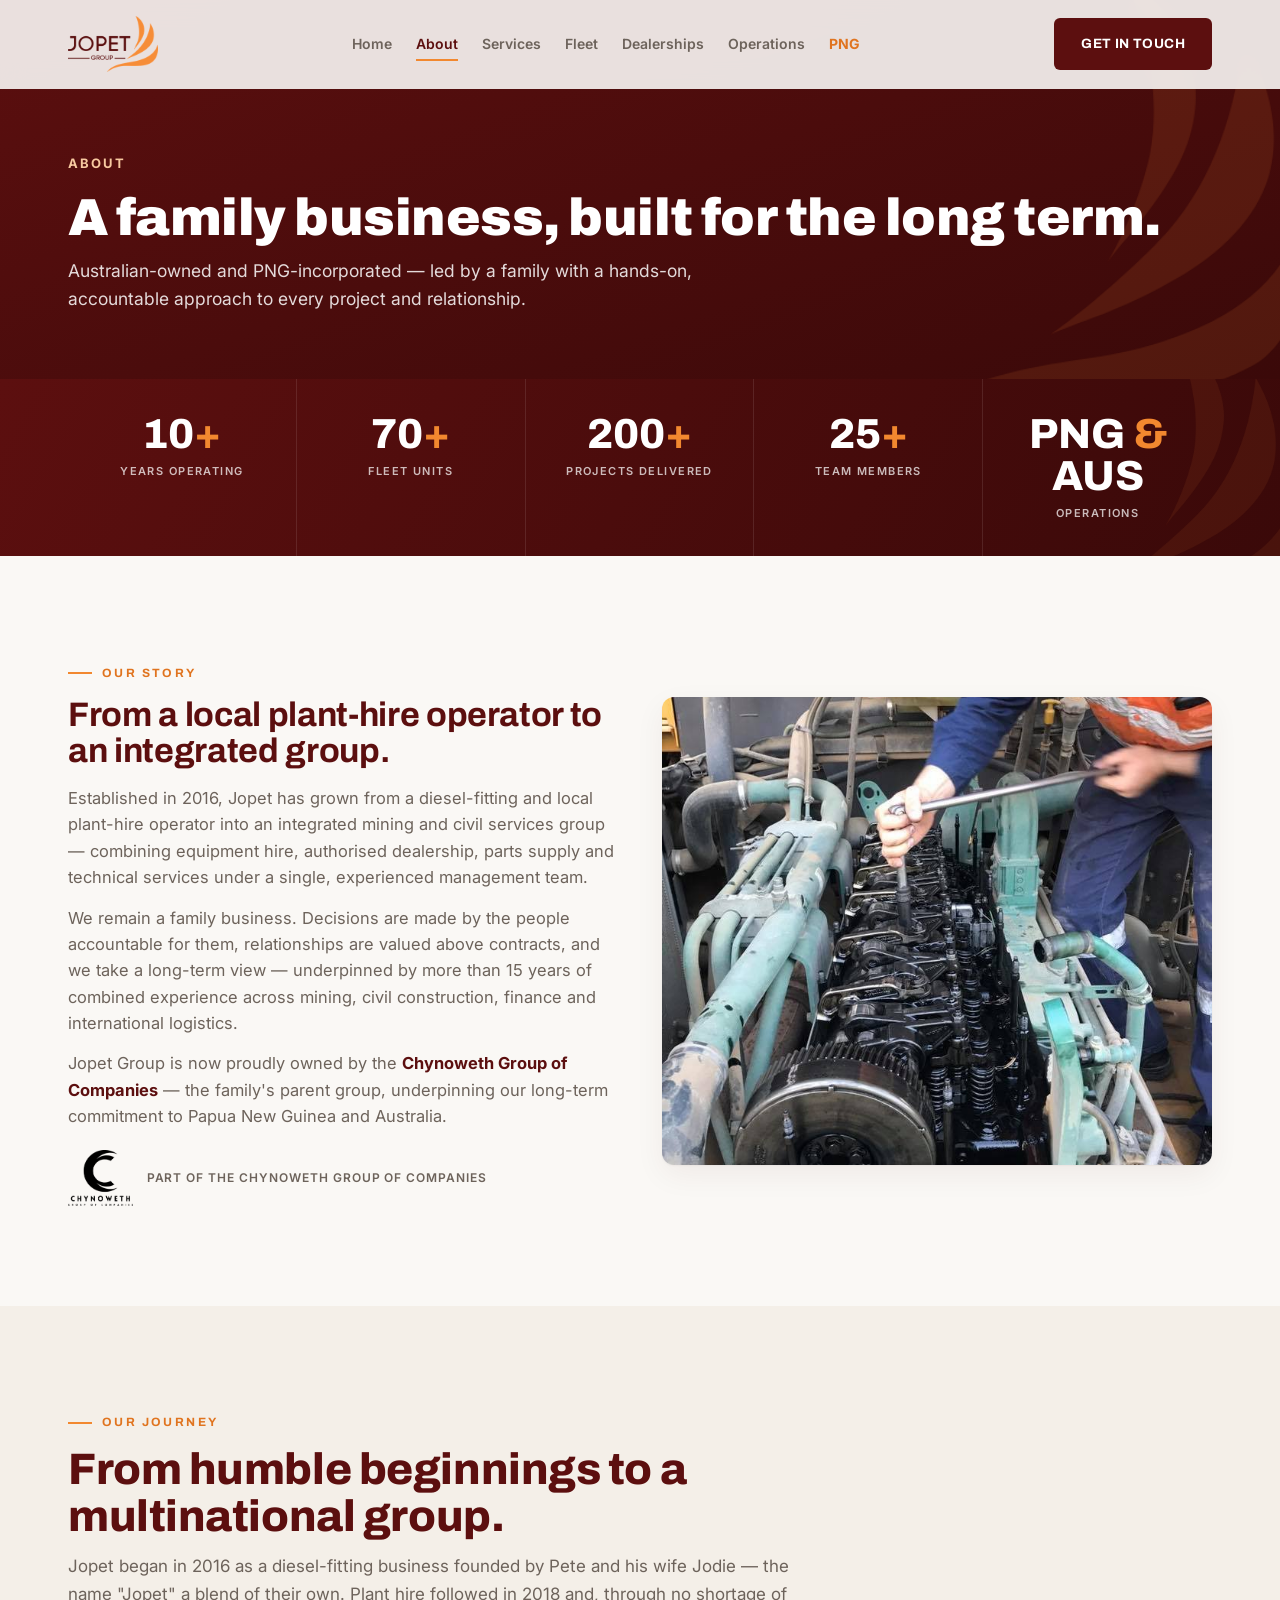
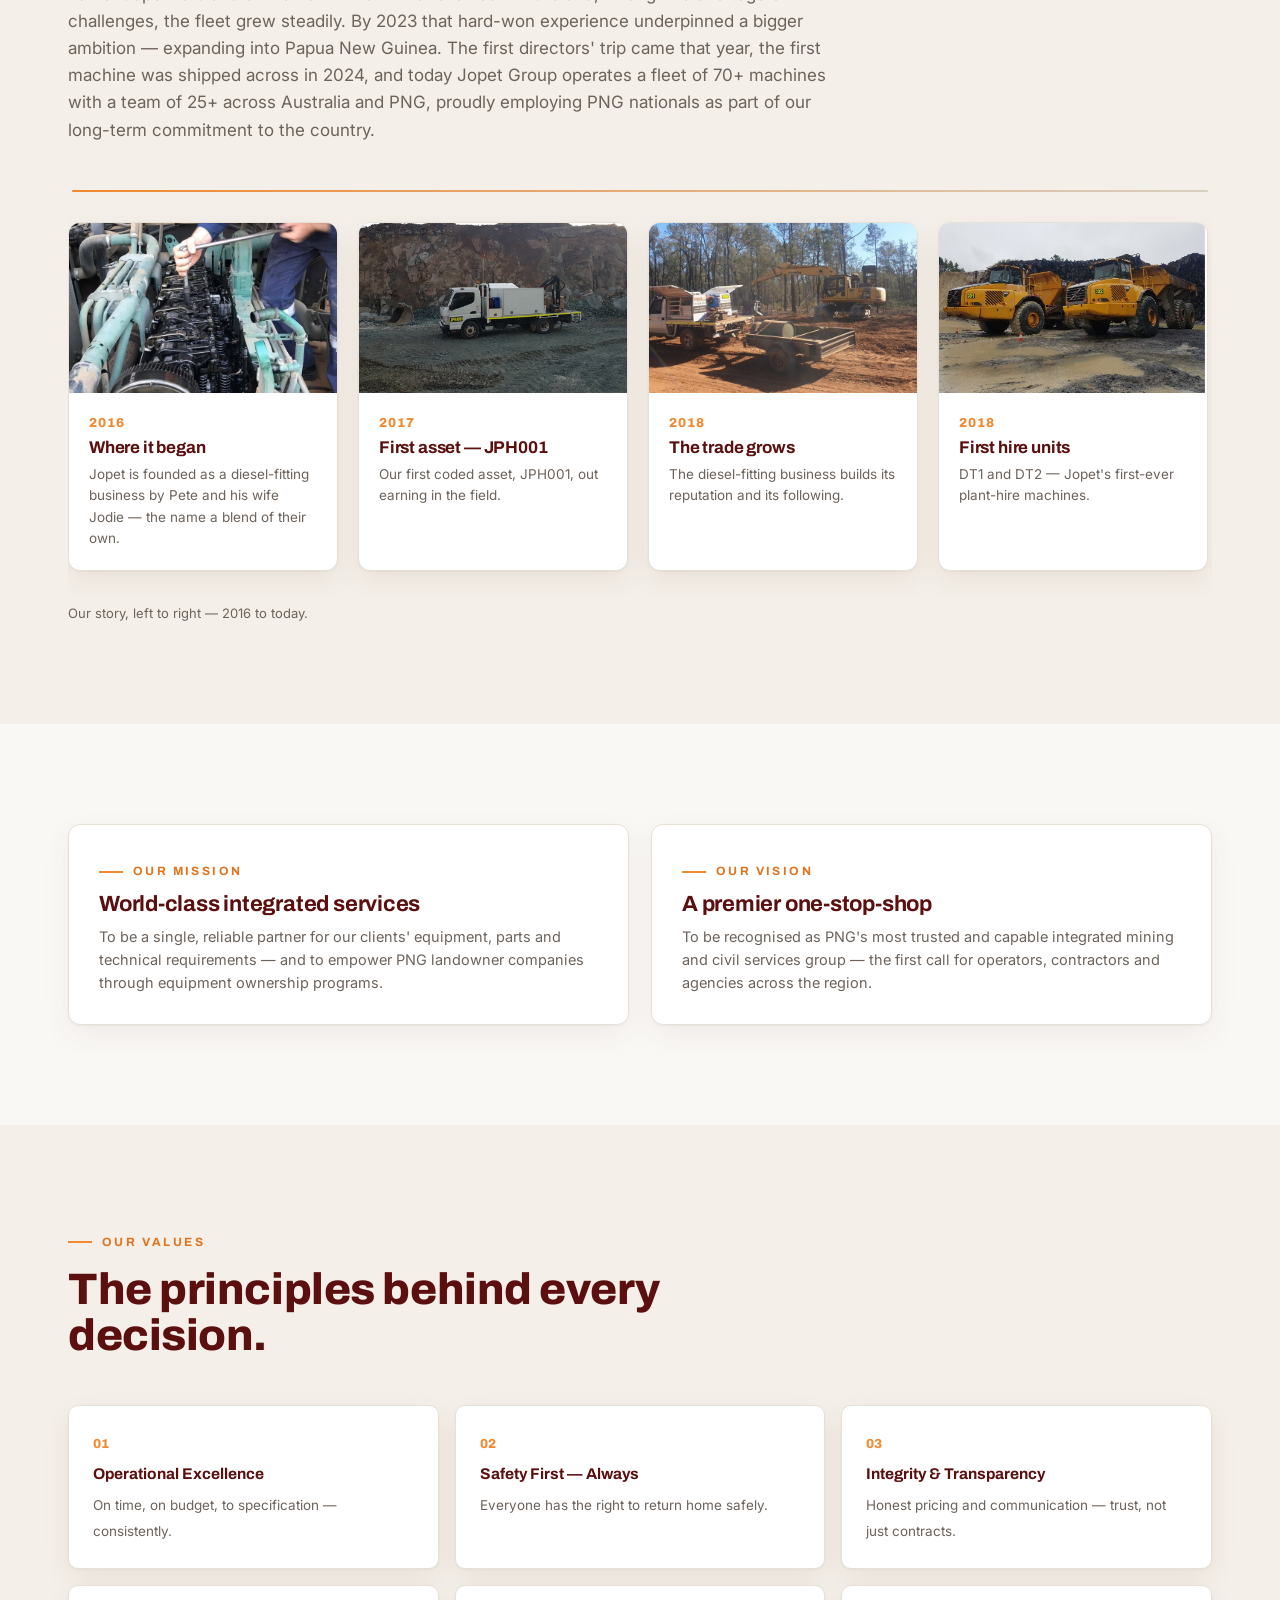
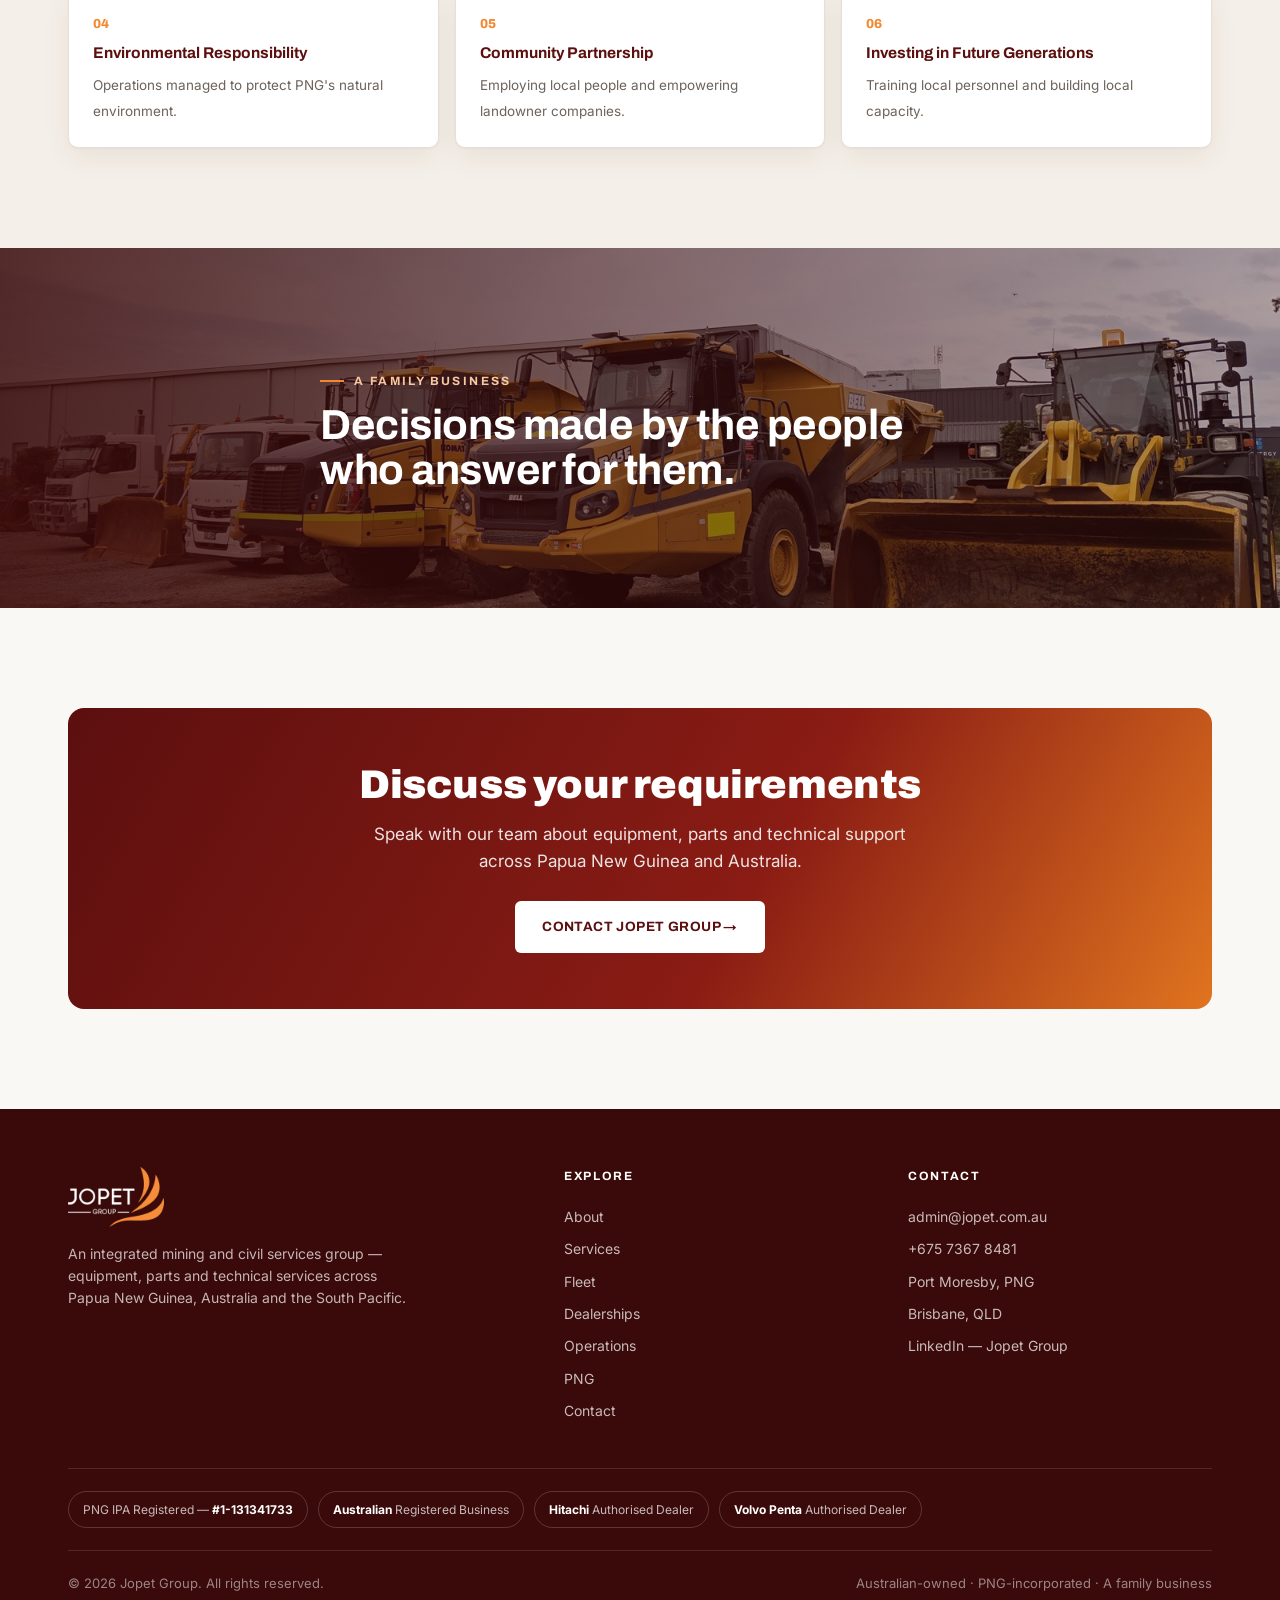
==== about.html @ 63bbae0c "Add files via upload" ====
<!DOCTYPE html><html lang="en"><head>
<meta charset="UTF-8"><meta name="viewport" content="width=device-width,initial-scale=1.0">
<title>About — Jopet Group</title><meta name="description" content="A family-owned, Australian-owned, PNG-incorporated integrated mining and civil services group. Our story, journey and values.">
<noscript><style>.reveal{opacity:1!important;transform:none!important}</style></noscript>
<link rel="preconnect" href="https://fonts.googleapis.com"><link rel="preconnect" href="https://fonts.gstatic.com" crossorigin>
<link href="https://fonts.googleapis.com/css2?family=Archivo:wght@500;600;700;800;900&family=Inter:wght@400;500;600;700&display=swap" rel="stylesheet">
<link rel="stylesheet" href="styles.css"><link rel="icon" href="assets/wing-orange.png">
</head><body class=""><header id="hdr"><div class="container nav">
<a class="brand" href="index.html"><img src="assets/logo-group.png" alt="Jopet"></a>
<nav class="navlinks" id="navlinks"><a href="index.html" class="">Home</a><a href="about.html" class="active">About</a><a href="services.html" class="">Services</a><a href="fleet.html" class="">Fleet</a><a href="dealerships.html" class="">Dealerships</a><a href="operations.html" class="">Operations</a><a href="png.html" class="png-link">PNG</a></nav>
<div class="nav-cta"><a href="contact.html" class="btn btn-primary">Get in touch</a>
<button class="hamb" id="hamb"><span></span><span></span><span></span></button></div>
</div></header>
<section class="pagehead"><img class="wm" src="assets/wing-orange.png" alt=""><div class="container reveal">
<span class="crumb">About</span><h1>A family business, built for the long term.</h1>
<p>Australian-owned and PNG-incorporated — led by a family with a hands-on, accountable approach to every project and relationship.</p>
</div></section>
<div class="statband"><img class="wm" src="assets/wing-orange.png" alt=""><div class="container">
<div class="stat"><div class="n">10<em>+</em></div><div class="l">Years Operating</div></div>
<div class="stat"><div class="n">70<em>+</em></div><div class="l">Fleet Units</div></div>
<div class="stat"><div class="n">200<em>+</em></div><div class="l">Projects Delivered</div></div>
<div class="stat"><div class="n">25<em>+</em></div><div class="l">Team Members</div></div>
<div class="stat"><div class="n">PNG<em> &amp; </em>AUS</div><div class="l">Operations</div></div>
</div></div>
<section class="pad"><div class="container">
<div class="feature">
<div class="reveal"><span class="eyebrow">Our Story</span>
<h2 style="color:var(--maroon);font-size:34px;margin:14px 0 16px">From a local plant-hire operator to an integrated group.</h2>
<p class="muted" style="font-size:16.5px">Established in 2016, Jopet has grown from a diesel-fitting and local plant-hire operator into an integrated mining and civil services group — combining equipment hire, authorised dealership, parts supply and technical services under a single, experienced management team.</p>
<p class="muted" style="font-size:16.5px;margin-top:14px">We remain a family business. Decisions are made by the people accountable for them, relationships are valued above contracts, and we take a long-term view — underpinned by more than 15 years of combined experience across mining, civil construction, finance and international logistics.</p>
<p class="muted" style="font-size:16.5px;margin-top:14px">Jopet Group is now proudly owned by the <b style="color:var(--maroon)">Chynoweth Group of Companies</b> — the family's parent group, underpinning our long-term commitment to Papua New Guinea and Australia.</p>
<div style="margin-top:20px;display:flex;align-items:center;gap:14px"><img src="assets/cgoc.png" alt="Chynoweth Group of Companies" style="height:56px;width:auto"><span class="muted" style="font-size:12px;letter-spacing:.08em;text-transform:uppercase;font-weight:600">Part of the Chynoweth Group of Companies</span></div>
</div>
<div class="shot reveal" style="aspect-ratio:4/3.4"><img src="assets/about.jpg" alt="Jopet equipment on a civil earthworks site"></div>
</div></div></section>

<section class="pad dots-bg" style="background:var(--soft)"><div class="container">
<div class="sec-head reveal"><span class="eyebrow">Our Journey</span><h2>From humble beginnings to a multinational group.</h2>
<p>Jopet began in 2016 as a diesel-fitting business founded by Pete and his wife Jodie — the name "Jopet" a blend of their own. Plant hire followed in 2018 and, through no shortage of challenges, the fleet grew steadily. By 2023 that hard-won experience underpinned a bigger ambition — expanding into Papua New Guinea. The first directors' trip came that year, the first machine was shipped across in 2024, and today Jopet Group operates a fleet of 70+ machines with a team of 25+ across Australia and PNG, proudly employing PNG nationals as part of our long-term commitment to the country.</p></div>
<div class="tl-track"></div>
<div class="timeline"><div class="tl-item reveal"><div class="tlimg"><img src="assets/tl-01.jpg" alt="Where it began, 2016"></div><div class="body"><div class="yr">2016</div><h3>Where it began</h3><p>Jopet is founded as a diesel-fitting business by Pete and his wife Jodie — the name a blend of their own.</p></div></div><div class="tl-item reveal"><div class="tlimg"><img src="assets/tl-02.jpg" alt="First asset — JPH001, 2017"></div><div class="body"><div class="yr">2017</div><h3>First asset — JPH001</h3><p>Our first coded asset, JPH001, out earning in the field.</p></div></div><div class="tl-item reveal"><div class="tlimg"><img src="assets/tl-03.jpg" alt="The trade grows, 2018"></div><div class="body"><div class="yr">2018</div><h3>The trade grows</h3><p>The diesel-fitting business builds its reputation and its following.</p></div></div><div class="tl-item reveal"><div class="tlimg"><img src="assets/tl-04.jpg" alt="First hire units, 2018"></div><div class="body"><div class="yr">2018</div><h3>First hire units</h3><p>DT1 and DT2 — Jopet's first-ever plant-hire machines.</p></div></div><div class="tl-item reveal"><div class="tlimg"><img src="assets/tl-05.jpg" alt="Building the fleet, 2020"></div><div class="body"><div class="yr">2020</div><h3>Building the fleet</h3><p>Jopet Australia steadily expands its plant-hire fleet.</p></div></div><div class="tl-item reveal"><div class="tlimg"><img src="assets/tl-06.jpg" alt="Eyes on PNG, 2023"></div><div class="body"><div class="yr">2023</div><h3>Eyes on PNG</h3><p>The first directors' trip to Papua New Guinea — the start of a bigger vision.</p></div></div><div class="tl-item reveal"><div class="tlimg"><img src="assets/tl-07.jpg" alt="First machine to PNG, 2024"></div><div class="body"><div class="yr">2024</div><h3>First machine to PNG</h3><p>The first Jopet machine is shipped across to Papua New Guinea.</p></div></div><div class="tl-item reveal"><div class="tlimg"><img src="assets/tl-08.jpg" alt="Arriving in-country, 2025"></div><div class="body"><div class="yr">2025</div><h3>Arriving in-country</h3><p>Brand-new Jopet machines await the ship at Port Moresby.</p></div></div><div class="tl-item reveal"><div class="tlimg"><img src="assets/tl-09.jpg" alt="With Hitachi &amp; partners, 2025"></div><div class="body"><div class="yr">2025</div><h3>With Hitachi &amp; partners</h3><p>Building key relationships on the ground in PNG.</p></div></div><div class="tl-item reveal"><div class="tlimg"><img src="assets/tl-10.jpg" alt="Global sourcing, 2025"></div><div class="body"><div class="yr">2025</div><h3>Global sourcing</h3><p>The team on a sourcing and partnership trip to China.</p></div></div><div class="tl-item reveal"><div class="tlimg"><img src="assets/tl-14.jpg" alt="Into the Pacific, 2025"></div><div class="body"><div class="yr">2025</div><h3>Into the Pacific</h3><p>A Jopet visit to the Solomon Islands — exploring opportunities across the wider South Pacific.</p></div></div><div class="tl-item reveal"><div class="tlimg"><img src="assets/tl-11.jpg" alt="Relationships that matter, 2025"></div><div class="body"><div class="yr">2025</div><h3>Relationships that matter</h3><p>Pete and Kane with friends and partners in PNG.</p></div></div><div class="tl-item reveal"><div class="tlimg"><img src="assets/tl-12.jpg" alt="Whatever it takes, 2025"></div><div class="body"><div class="yr">2025</div><h3>Whatever it takes</h3><p>Steve prepping the EX1200 through the night.</p></div></div><div class="tl-item reveal"><div class="tlimg"><img src="assets/tl-13.jpg" alt="Going strong, 2026"></div><div class="body"><div class="yr">2026</div><h3>Going strong</h3><p>The latest Jopet PNG trip — 70+ machines and a growing team.</p></div></div></div>
<p class="muted" style="font-size:13px;margin-top:6px">Our story, left to right — 2016 to today.</p>
</div></section>

<section class="pad"><div class="container">
<div class="grid2">
<div class="card reveal"><span class="eyebrow">Our Mission</span><h3 style="font-size:22px;margin:12px 0 8px;color:var(--maroon)">World-class integrated services</h3><p>To be a single, reliable partner for our clients' equipment, parts and technical requirements — and to empower PNG landowner companies through equipment ownership programs.</p></div>
<div class="card reveal"><span class="eyebrow">Our Vision</span><h3 style="font-size:22px;margin:12px 0 8px;color:var(--maroon)">A premier one-stop-shop</h3><p>To be recognised as PNG's most trusted and capable integrated mining and civil services group — the first call for operators, contractors and agencies across the region.</p></div>
</div></div></section>

<section class="pad" style="background:var(--soft)"><div class="container">
<div class="sec-head reveal"><span class="eyebrow">Our Values</span><h2>The principles behind every decision.</h2></div>
<div class="values">
<div class="value reveal"><span class="num">01</span><b>Operational Excellence</b><span>On time, on budget, to specification — consistently.</span></div>
<div class="value reveal"><span class="num">02</span><b>Safety First — Always</b><span>Everyone has the right to return home safely.</span></div>
<div class="value reveal"><span class="num">03</span><b>Integrity &amp; Transparency</b><span>Honest pricing and communication — trust, not just contracts.</span></div>
<div class="value reveal"><span class="num">04</span><b>Environmental Responsibility</b><span>Operations managed to protect PNG's natural environment.</span></div>
<div class="value reveal"><span class="num">05</span><b>Community Partnership</b><span>Employing local people and empowering landowner companies.</span></div>
<div class="value reveal"><span class="num">06</span><b>Investing in Future Generations</b><span>Training local personnel and building local capacity.</span></div>
</div></div></section>
<section class="band reveal" style="background-image:url('assets/about-band.jpg')"><div class="container">
<span class="eyebrow light">A Family Business</span>
<h2>Decisions made by the people who answer for them.</h2>
</div></section>
<section class="pad"><div class="container"><div class="cta reveal">
<h2>Discuss your requirements</h2>
<p>Speak with our team about equipment, parts and technical support across Papua New Guinea and Australia.</p>
<a href="contact.html" class="btn btn-white">Contact Jopet Group →</a>
</div></div></section>
<footer><div class="container">
<div class="foot-top">
<div class="foot-brand"><img src="assets/logo-group-white.png" alt="Jopet Group">
<p>An integrated mining and civil services group — equipment, parts and technical services across Papua New Guinea, Australia and the South Pacific.</p></div>
<div class="foot-col"><h5>Explore</h5>
<a href="about.html">About</a><a href="services.html">Services</a><a href="fleet.html">Fleet</a>
<a href="dealerships.html">Dealerships</a><a href="operations.html">Operations</a><a href="png.html">PNG</a><a href="contact.html">Contact</a></div>
<div class="foot-col"><h5>Contact</h5>
<a href="mailto:admin@jopet.com.au">admin@jopet.com.au</a><a href="tel:+67573678481">+675 7367 8481</a>
<span>Port Moresby, PNG</span><span>Brisbane, QLD</span><a href="#">LinkedIn — Jopet Group</a></div>
</div>
<div class="regs">
<span>PNG IPA Registered — <b>#1-131341733</b></span>
<span><b>Australian</b> Registered Business</span>
<span><b>Hitachi</b> Authorised Dealer</span>
<span><b>Volvo Penta</b> Authorised Dealer</span>
</div>
<div class="foot-bottom"><span>© 2026 Jopet Group. All rights reserved.</span><span>Australian-owned · PNG-incorporated · A family business</span></div>
</div></footer>
<script src="site.js"></script></body></html>
---- styles.css ----
:root{
  --bg:#faf8f5; --bg2:#ffffff; --soft:#f4efe8; --soft2:#efe7dc;
  --line:#e7e0d6; --line2:#d8cfc2;
  --ink:#211b18; --muted:#6d635b; --dim:#9a9088;
  --maroon:#5c0f0f; --maroon2:#7c1717; --maroondk:#3a0909;
  --orange:#f2882f; --orange2:#e0741f; --orangeSoft:#fdf0e3;
  --maxw:1200px; --r:12px;
  --sh:0 1px 2px rgba(40,20,10,.04),0 10px 30px rgba(60,25,10,.06);
  --shH:0 8px 20px rgba(90,20,10,.10),0 20px 50px rgba(60,25,10,.10);
}
body.png-theme{--maroon:#161314;--maroon2:#332022;--maroondk:#140a0a;--orange:#e01f26;--orange2:#c1161c;--orangeSoft:#fdecec}
*{box-sizing:border-box;margin:0;padding:0}
html{scroll-behavior:smooth}
body{background:var(--bg);color:var(--ink);font-family:'Inter',system-ui,Arial,sans-serif;line-height:1.6;-webkit-font-smoothing:antialiased;overflow-x:hidden}
h1,h2,h3,h4{font-family:'Archivo','Inter',sans-serif;line-height:1.06;letter-spacing:-.01em;color:var(--ink)}
a{color:inherit;text-decoration:none}
img{max-width:100%;display:block}
.container{max-width:var(--maxw);margin:0 auto;padding:0 28px}
.eyebrow{font-family:'Archivo';font-weight:700;font-size:12px;letter-spacing:.2em;text-transform:uppercase;color:var(--orange2);display:inline-flex;align-items:center;gap:10px}
.eyebrow::before{content:"";width:24px;height:2px;background:var(--orange);display:inline-block}
.eyebrow.light{color:#f7c9a0}.eyebrow.light::before{background:var(--orange)}
.muted{color:var(--muted)}
.btn{display:inline-flex;align-items:center;gap:9px;font-family:'Archivo';font-weight:700;font-size:13.5px;letter-spacing:.03em;text-transform:uppercase;padding:14px 26px;border-radius:6px;transition:.2s;cursor:pointer;border:1.5px solid transparent}
.btn-primary{background:var(--maroon);color:#fff}.btn-primary:hover{background:var(--maroon2);transform:translateY(-2px);box-shadow:var(--shH)}
.btn-orange{background:var(--orange);color:#fff}.btn-orange:hover{background:var(--orange2);transform:translateY(-2px);box-shadow:var(--shH)}
.btn-ghost{border-color:var(--line2);color:var(--ink)}.btn-ghost:hover{border-color:var(--maroon);color:var(--maroon)}
.btn-white{background:#fff;color:var(--maroon)}.btn-white:hover{transform:translateY(-2px);box-shadow:var(--shH)}
.pad{padding:100px 0}.pad-sm{padding:72px 0}
.center{text-align:center}
section{position:relative}
.dots-bg{background-image:radial-gradient(var(--line2) 1.2px,transparent 1.2px);background-size:24px 24px}
.sec-head{max-width:760px;margin-bottom:46px}
.sec-head.center{margin-left:auto;margin-right:auto}
.sec-head h2{font-size:clamp(28px,4vw,44px);font-weight:800;margin:14px 0 14px;color:var(--maroon)}
.sec-head p{color:var(--muted);font-size:17px}

header{position:fixed;top:0;left:0;right:0;z-index:100;transition:.3s;background:rgba(250,248,245,.9);backdrop-filter:blur(12px);border-bottom:1px solid transparent}
header.scrolled{background:rgba(255,255,255,.97);border-bottom:1px solid var(--line);box-shadow:0 2px 20px rgba(60,25,10,.05)}
.nav{display:flex;align-items:center;justify-content:space-between;height:88px}
.brand img{height:56px;width:auto}
.navlinks{display:flex;align-items:center;gap:24px}
.navlinks a{font-size:14px;font-weight:600;color:var(--muted);transition:.2s;position:relative}
.navlinks a:hover,.navlinks a.active{color:var(--maroon)}
.navlinks a.active::after{content:"";position:absolute;left:0;right:0;bottom:-6px;height:2px;background:var(--orange)}
.navlinks a.png-link{color:var(--orange2);font-weight:700}
.nav-cta{display:flex;align-items:center;gap:16px}
.hamb{display:none;flex-direction:column;gap:5px;cursor:pointer;background:none;border:0}
.hamb span{width:24px;height:2px;background:var(--maroon);display:block}

.hero{position:relative;min-height:92vh;display:flex;align-items:center;padding:130px 0 70px;overflow:hidden;background:#241010 center/cover no-repeat}
.hero::after{content:"";position:absolute;inset:0;background:linear-gradient(100deg,rgba(32,8,8,.94),rgba(32,8,8,.72) 42%,rgba(32,8,8,.28) 78%,rgba(32,8,8,.12))}
.hero .container{position:relative;z-index:2}
.hero-inner{max-width:700px}
.hero .eyebrow{color:#f7c9a0}.hero .eyebrow::before{background:var(--orange)}
.hero h1{font-size:clamp(38px,5.6vw,64px);font-weight:900;margin:20px 0 20px;color:#fff}
.hero h1 .o{color:var(--orange)}
.hero p{font-size:clamp(16px,1.8vw,19.5px);color:rgba(255,255,255,.9);max-width:580px;margin-bottom:30px}
.hero .btns{display:flex;gap:13px;flex-wrap:wrap}
.hero .btn-ghost{border-color:rgba(255,255,255,.45);color:#fff}
.hero .btn-ghost:hover{border-color:#fff;background:rgba(255,255,255,.1);color:#fff}
.hero .badges{margin-top:26px;display:flex;gap:9px;flex-wrap:wrap}
.hero .badges span{border:1px solid rgba(255,255,255,.28);background:rgba(255,255,255,.08);border-radius:40px;padding:7px 14px;color:rgba(255,255,255,.9);font-weight:600;font-size:11.5px}

.pagehead{padding:150px 0 66px;background:linear-gradient(160deg,var(--maroon),var(--maroondk));color:#fff;position:relative;overflow:hidden}
.pagehead.photo{background:#241010 center/cover no-repeat}
.pagehead.photo::before{content:"";position:absolute;inset:0;background:linear-gradient(120deg,rgba(30,7,7,.92),rgba(30,7,7,.55))}
.pagehead .wm{position:absolute;right:-30px;top:-20px;width:min(420px,40vw);opacity:.12;z-index:0}
.pagehead .container{position:relative;z-index:2}
.pagehead h1{color:#fff;font-size:clamp(30px,5vw,52px);font-weight:900;margin:14px 0 12px}
.pagehead p{color:rgba(255,255,255,.85);max-width:660px;font-size:17.5px}
.crumb{color:#f7c9a0;font-size:13px;font-weight:700;letter-spacing:.16em;text-transform:uppercase}

.statband{background:linear-gradient(120deg,var(--maroon),var(--maroondk));color:#fff;position:relative;overflow:hidden}
.statband .wm{position:absolute;right:-20px;top:-40px;width:280px;opacity:.08}
.statband .container{display:grid;grid-template-columns:repeat(5,1fr);position:relative;z-index:2}
.stat{padding:34px 18px;text-align:center;border-right:1px solid rgba(255,255,255,.1)}
.stat:last-child{border-right:0}
.stat .n{font-family:'Archivo';font-weight:800;font-size:clamp(28px,3.6vw,42px);line-height:1;color:#fff}
.stat .n em{color:var(--orange);font-style:normal}
.stat .l{font-size:11px;letter-spacing:.13em;text-transform:uppercase;color:rgba(255,255,255,.72);margin-top:8px;font-weight:600}

.grid2{display:grid;grid-template-columns:1fr 1fr;gap:22px}
.grid3{display:grid;grid-template-columns:repeat(3,1fr);gap:22px}
.grid4{display:grid;grid-template-columns:repeat(4,1fr);gap:20px}
.card{background:var(--bg2);border:1px solid var(--line);border-radius:var(--r);padding:30px;transition:.25s;box-shadow:var(--sh);position:relative;overflow:hidden}
.card::before{content:"";position:absolute;top:0;left:0;height:3px;width:0;background:var(--orange);transition:.3s}
.card:hover{transform:translateY(-4px);box-shadow:var(--shH)}.card:hover::before{width:100%}
.card .ic{width:50px;height:50px;border-radius:10px;background:var(--orangeSoft);display:flex;align-items:center;justify-content:center;margin-bottom:18px;color:var(--orange2)}
.card .ic svg{width:26px;height:26px}
.card h3{font-size:19px;font-weight:700;margin-bottom:9px;color:var(--ink)}
.card p{font-size:14.5px;color:var(--muted)}
.card .num{font-family:'Archivo';font-weight:800;color:var(--orange);font-size:14px;letter-spacing:.08em;margin-bottom:6px;display:block}
.badge-soon{display:inline-block;font-family:'Archivo';font-weight:700;font-size:9.5px;letter-spacing:.12em;text-transform:uppercase;color:#fff;background:#8a8078;padding:4px 9px;border-radius:20px;margin-left:8px;vertical-align:middle}

.two{display:grid;grid-template-columns:1fr 1fr;gap:22px}
.arm{background:var(--bg2);border:1px solid var(--line);border-radius:var(--r);padding:34px;box-shadow:var(--sh);transition:.25s}
.arm:hover{transform:translateY(-3px);box-shadow:var(--shH)}
.arm .armlogo{height:34px;margin-bottom:16px}.arm .armlogo img{height:100%;width:auto}
.arm .flag{font-family:'Archivo';font-weight:800;font-size:11.5px;letter-spacing:.16em;color:var(--orange2);text-transform:uppercase}
.arm h3{font-size:23px;font-weight:800;margin:12px 0 4px;color:var(--maroon)}
.arm .co{color:var(--dim);font-size:13.5px;margin-bottom:14px}
.arm ul{list-style:none;margin-top:14px}
.arm li{padding:9px 0 9px 22px;position:relative;color:var(--ink);font-size:14.5px;border-top:1px solid var(--line)}
.arm li::before{content:"";position:absolute;left:0;top:16px;width:8px;height:8px;background:var(--orange);border-radius:2px}

.divrow{display:grid;grid-template-columns:60px 1fr auto;gap:24px;align-items:center;padding:26px 0;border-top:1px solid var(--line)}
.divrow:last-child{border-bottom:1px solid var(--line)}
.divrow .num{font-family:'Archivo';font-weight:800;font-size:30px;color:var(--orange)}
.divrow h3{font-size:20px;font-weight:700;color:var(--maroon)}
.divrow p{color:var(--muted);font-size:14.5px;margin-top:2px}
.divrow .tag{font-size:10.5px;letter-spacing:.11em;text-transform:uppercase;color:var(--dim);border:1px solid var(--line2);padding:6px 12px;border-radius:40px;white-space:nowrap}
.divrow.soon{opacity:.9}.divrow.soon .num{color:var(--dim)}

.deal{background:var(--bg2);border:1px solid var(--line);border-radius:var(--r);padding:36px;box-shadow:var(--sh)}
.deal .logo{height:46px;margin-bottom:20px}.deal .logo img{height:100%;width:auto}
.deal .sub{color:var(--orange2);font-weight:700;font-size:12px;letter-spacing:.08em;text-transform:uppercase;margin:0 0 14px}
.deal p{color:var(--muted);font-size:14.5px;margin-bottom:16px}
.deal ul{list-style:none;display:grid;grid-template-columns:1fr 1fr;gap:9px}
.deal li{font-size:13.5px;color:var(--ink);padding-left:20px;position:relative}
.deal li::before{content:"✓";position:absolute;left:0;color:var(--orange);font-weight:800}

.partners{display:flex;flex-wrap:wrap;gap:16px;justify-content:center;align-items:center}
.plogo{background:#fff;border:1px solid var(--line);border-radius:10px;height:100px;width:186px;display:flex;align-items:center;justify-content:center;padding:22px;box-shadow:var(--sh);transition:.25s}
.plogo:hover{transform:translateY(-3px);box-shadow:var(--shH)}
.plogo img{max-height:48px;max-width:130px;width:auto;object-fit:contain}

.fleet-wrap{display:grid;grid-template-columns:1.15fr .85fr;gap:40px;align-items:start}
table.spec{width:100%;border-collapse:collapse;font-size:14.5px}
table.spec th{text-align:left;font-family:'Archivo';font-weight:700;font-size:11px;letter-spacing:.13em;text-transform:uppercase;color:var(--dim);padding:0 0 14px;border-bottom:2px solid var(--line2)}
table.spec td{padding:15px 0;border-bottom:1px solid var(--line);color:var(--ink)}
table.spec td:first-child{font-weight:600;color:var(--maroon)}
table.spec td:last-child{text-align:right;color:var(--muted)}
.side{background:var(--soft);border:1px solid var(--line);border-radius:var(--r);padding:28px}
.side h4{font-size:11.5px;letter-spacing:.13em;text-transform:uppercase;color:var(--orange2);margin-bottom:13px;font-family:'Archivo';font-weight:700}
.chips{display:flex;flex-wrap:wrap;gap:8px;margin-bottom:24px}
.chips span{border:1px solid var(--line2);background:#fff;border-radius:5px;padding:8px 13px;font-size:13px;font-weight:600;color:var(--ink)}
.side .gps{border-top:1px solid var(--line);padding-top:18px}.side .gps p{font-size:13.5px;color:var(--muted)}

.region{background:var(--bg2);border:1px solid var(--line);border-radius:var(--r);padding:30px;box-shadow:var(--sh)}
.region .rk{font-family:'Archivo';font-weight:800;font-size:11px;letter-spacing:.14em;text-transform:uppercase;color:var(--orange2)}
.region h3{font-size:22px;font-weight:800;margin:8px 0 3px;color:var(--maroon)}
.region .rsub{color:var(--dim);font-size:13px;margin-bottom:16px}
.region .loc{padding:12px 0;border-top:1px solid var(--line)}
.region .loc b{font-size:14px;color:var(--ink);font-weight:600;display:block}
.region .loc span{font-size:13px;color:var(--muted)}

.feature{display:grid;grid-template-columns:1fr 1fr;gap:44px;align-items:center}
.values{display:grid;grid-template-columns:repeat(3,1fr);gap:16px}
.value{padding:24px;border:1px solid var(--line);border-radius:10px;background:var(--bg2);box-shadow:var(--sh)}
.value .num{font-family:'Archivo';font-weight:800;color:var(--orange);font-size:13px}
.value b{display:block;font-family:'Archivo';font-weight:700;font-size:15.5px;margin:6px 0 6px;color:var(--maroon)}
.value span{font-size:13.5px;color:var(--muted)}

.band{position:relative;min-height:360px;display:flex;align-items:center;background:#3a0909 center/cover no-repeat;overflow:hidden}
.band::after{content:"";position:absolute;inset:0;background:linear-gradient(90deg,rgba(58,9,9,.85),rgba(58,9,9,.35))}
.band .container{position:relative;z-index:2}
.band h2{color:#fff;font-size:clamp(26px,3.8vw,42px);max-width:640px;margin-top:12px}
.band p{color:rgba(255,255,255,.86);max-width:560px;margin-top:12px;font-size:17px}
.band.tphoto::after{background:linear-gradient(90deg,rgba(58,9,9,.62),rgba(58,9,9,.12))}
.band.tphoto .eyebrow,.band.tphoto h2,.band.tphoto p{text-shadow:0 1px 10px rgba(25,5,5,.7)}

.fleet-cats{display:grid;grid-template-columns:1fr 1fr;gap:32px 34px;align-items:start}
.fleet-cat{margin:0}
.cat-title{font-family:'Archivo';font-weight:800;font-size:17px;color:var(--maroon);margin-bottom:12px;padding-bottom:8px;border-bottom:2px solid var(--line2);display:flex;align-items:center;gap:10px}
.cat-title::before{content:"";width:11px;height:11px;background:var(--orange);border-radius:3px}
.fcat-imgs{display:flex;gap:10px}
.fcat-img{flex:1;min-width:0;height:200px;border-radius:10px;overflow:hidden;box-shadow:var(--sh)}
.fcat-img img{width:100%;height:100%;object-fit:cover;transition:.4s}
.fcat-img:hover img{transform:scale(1.05)}
.shot{border-radius:var(--r);overflow:hidden;box-shadow:var(--sh);aspect-ratio:16/10}
.shot img{width:100%;height:100%;object-fit:cover;display:block;transition:.4s}
.shot:hover img{transform:scale(1.05)}

/* TIMELINE */
.timeline{display:flex;gap:20px;overflow-x:auto;padding:8px 4px 26px;scroll-snap-type:x mandatory}
.tl-item{scroll-snap-align:start;min-width:270px;max-width:270px;background:var(--bg2);border:1px solid var(--line);border-radius:var(--r);box-shadow:var(--sh);overflow:hidden;display:flex;flex-direction:column}
.tl-item .tlimg{height:170px;background:linear-gradient(150deg,var(--soft2),#e7dccd);position:relative;overflow:hidden}
.tl-item .tlimg img{width:100%;height:100%;object-fit:cover}
.tl-item .tlimg .ph{position:absolute;inset:0;display:flex;align-items:center;justify-content:center;color:var(--dim);font-size:11px;letter-spacing:.1em;text-transform:uppercase}
.tl-item .body{padding:20px}
.tl-item .yr{font-family:'Archivo';font-weight:800;color:var(--orange);font-size:13px;letter-spacing:.08em}
.tl-item h3{font-size:17px;font-weight:700;margin:5px 0 7px;color:var(--maroon)}
.tl-item p{font-size:13.5px;color:var(--muted)}
.tl-track{height:2px;background:linear-gradient(90deg,var(--orange),var(--line2));margin:0 4px 22px;border-radius:2px}

/* PNG MAP */
.pngmap{position:relative;border-radius:16px;overflow:hidden;background:linear-gradient(160deg,var(--maroondk),var(--maroon));box-shadow:var(--shH);padding:14px}
.pngmap .mdots{position:absolute;inset:0;background-image:radial-gradient(rgba(255,255,255,.08) 1.3px,transparent 1.3px);background-size:26px 26px}
.pngmap .wm{position:absolute;right:-30px;bottom:-20px;width:300px;opacity:.06}
.pngmap .cap{position:absolute;left:24px;top:18px;z-index:3;color:#fff;font-family:'Archivo';font-weight:800;letter-spacing:.16em;font-size:12px;text-transform:uppercase;opacity:.85}
.pngmap svg{position:relative;z-index:2;width:100%;height:auto;display:block}
.pngmap .land{fill:var(--orange);fill-opacity:.2;stroke:var(--orange);stroke-opacity:.65;stroke-width:1.6;stroke-linejoin:round}
.pngmap .conn{stroke:rgba(255,255,255,.22);stroke-width:1.3;fill:none}
.pngmap .conn.dash{stroke-dasharray:5 6}
.pngmap .pin{fill:var(--orange);stroke:#fff;stroke-width:1.5}
.pngmap .pin.hq{fill:#fff}
.pngmap .lbl{fill:#fff;font-family:'Archivo',sans-serif;font-weight:700;font-size:16px;paint-order:stroke;stroke:rgba(18,4,4,.6);stroke-width:3.2px;stroke-linejoin:round}
.pngmap .sub{fill:rgba(255,255,255,.62);font-size:11.5px;font-weight:600;paint-order:stroke;stroke:rgba(18,4,4,.5);stroke-width:2.6px}

.note{background:var(--soft);border:1px solid var(--line);border-left:3px solid var(--orange);border-radius:8px;padding:20px 24px;color:var(--muted);font-size:14.5px}
.note b{color:var(--maroon)}

.cta{background:linear-gradient(120deg,var(--maroon),#8a1c14 60%,var(--orange2));border-radius:16px;padding:56px;text-align:center;position:relative;overflow:hidden}
.cta h2{color:#fff;font-size:clamp(26px,3.6vw,40px);font-weight:900}
.cta p{color:rgba(255,255,255,.88);max-width:560px;margin:14px auto 26px;font-size:17px}

.cwrap{display:grid;grid-template-columns:1fr 1fr;gap:44px}
.field{margin-bottom:18px}
.field label{display:block;font-size:12px;letter-spacing:.06em;text-transform:uppercase;color:var(--muted);margin-bottom:8px;font-weight:600}
.field input,.field textarea{width:100%;background:#fff;border:1px solid var(--line2);border-radius:6px;padding:13px 15px;color:var(--ink);font-family:inherit;font-size:15px;transition:.2s}
.field input:focus,.field textarea:focus{outline:none;border-color:var(--orange);box-shadow:0 0 0 3px var(--orangeSoft)}
.field textarea{min-height:120px;resize:vertical}
.cinfo .block{padding:22px 0;border-top:1px solid var(--line)}
.cinfo .block:first-of-type{border-top:0}
.cinfo .k{font-size:11px;letter-spacing:.13em;text-transform:uppercase;color:var(--orange2);margin-bottom:7px;font-family:'Archivo';font-weight:700}
.cinfo .block b{font-size:16.5px;font-weight:600;display:block;color:var(--ink)}
.cinfo .block a,.cinfo .block span{color:var(--muted);font-size:15px}.cinfo .block a:hover{color:var(--maroon)}

footer{background:var(--maroondk);color:#fff;padding:58px 0 28px}
.foot-top{display:grid;grid-template-columns:1.5fr 1fr 1fr;gap:40px;margin-bottom:40px}
.foot-brand img{height:60px;margin-bottom:16px}
.foot-brand p{color:rgba(255,255,255,.7);font-size:14px;max-width:340px}
.foot-col h5{font-family:'Archivo';font-weight:700;font-size:12px;letter-spacing:.14em;text-transform:uppercase;color:#fff;margin-bottom:15px}
.foot-col a,.foot-col span{display:block;color:rgba(255,255,255,.72);font-size:14px;padding:5px 0}
.foot-col a:hover{color:var(--orange)}
.regs{display:flex;flex-wrap:wrap;gap:10px;padding:22px 0;border-top:1px solid rgba(255,255,255,.12);border-bottom:1px solid rgba(255,255,255,.12);margin-bottom:22px}
.regs span{font-size:12px;color:rgba(255,255,255,.72);border:1px solid rgba(255,255,255,.18);padding:8px 14px;border-radius:40px}.regs b{color:#fff}
.foot-bottom{display:flex;justify-content:space-between;flex-wrap:wrap;gap:10px;color:rgba(255,255,255,.5);font-size:13px}

.reveal{opacity:0;transform:translateY(22px);transition:.7s cubic-bezier(.2,.7,.2,1)}
.reveal.in{opacity:1;transform:none}
.no-js .reveal{opacity:1;transform:none}

@media(max-width:1040px){.navlinks{gap:18px}.navlinks a{font-size:13px}}
@media(max-width:940px){
  .navlinks{display:none}.hamb{display:flex}
  .navlinks.open{display:flex;position:absolute;top:88px;left:0;right:0;flex-direction:column;background:#fff;padding:22px;gap:16px;border-bottom:1px solid var(--line);box-shadow:var(--sh)}
  .hero-wrap,.two,.grid2,.fleet-wrap,.cwrap,.foot-top,.feature{grid-template-columns:1fr}
  .grid3,.grid4,.values{grid-template-columns:1fr 1fr}
  .statband .container{grid-template-columns:repeat(2,1fr)}.stat:nth-child(2){border-right:0}
}
@media(max-width:560px){
  .grid3,.grid4,.values,.statband .container{grid-template-columns:1fr}.stat{border-right:0}
  .divrow{grid-template-columns:40px 1fr;row-gap:4px}.divrow .tag{display:none}
  .deal ul{grid-template-columns:1fr}.pad{padding:64px 0}.cta{padding:38px 24px}
  .fleet-cats{grid-template-columns:1fr}
}
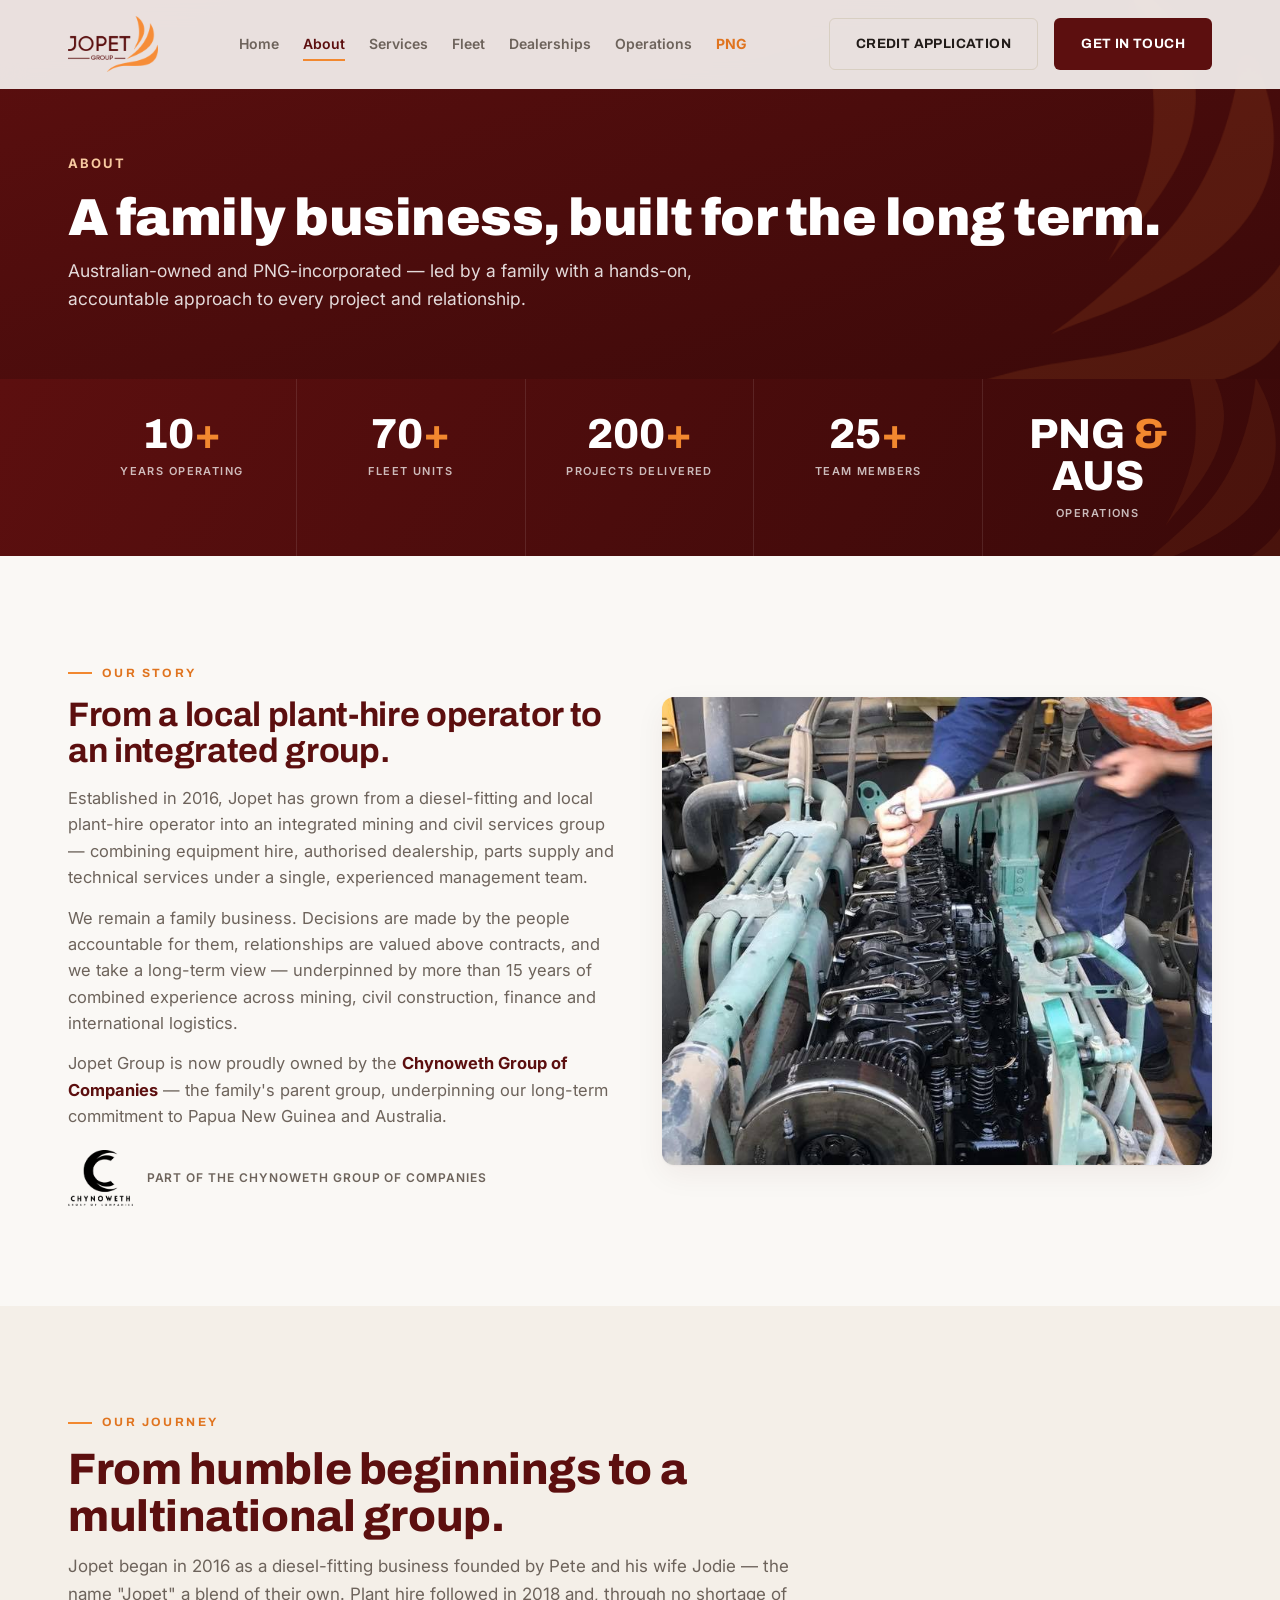
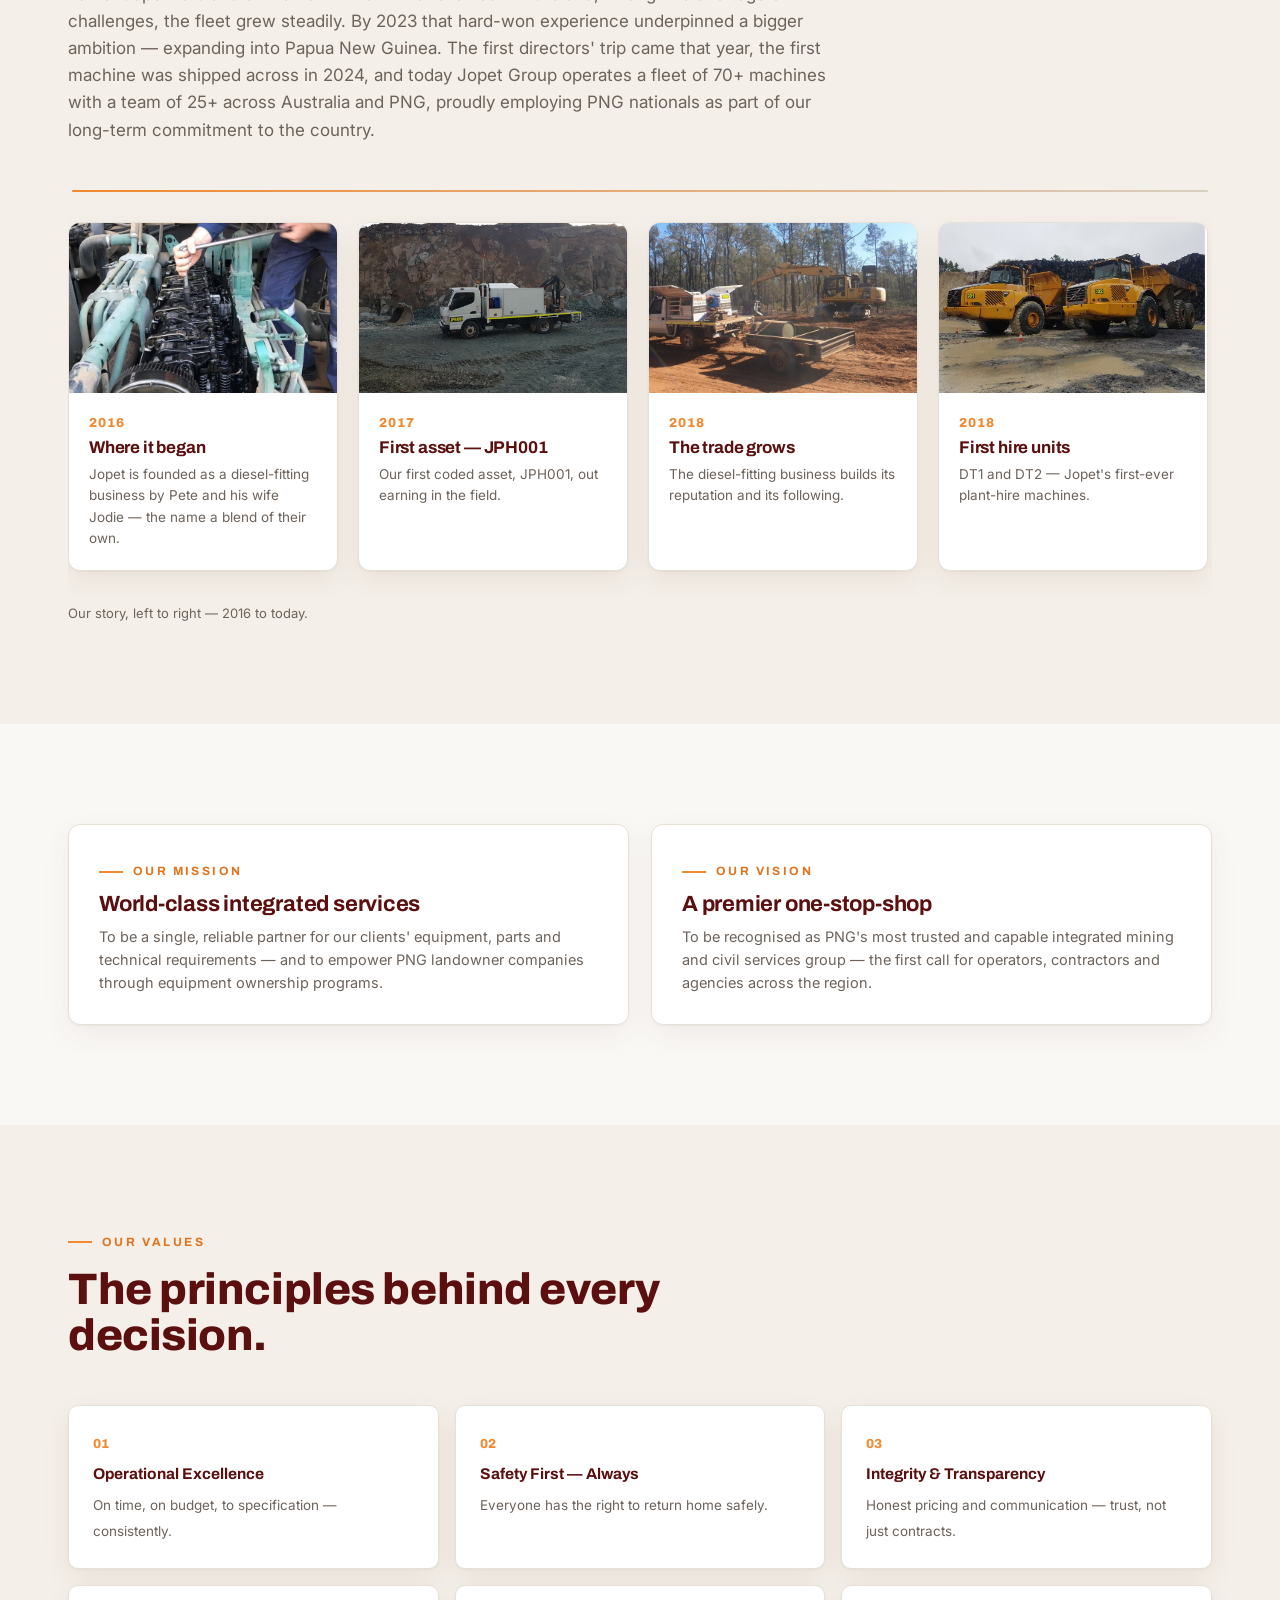
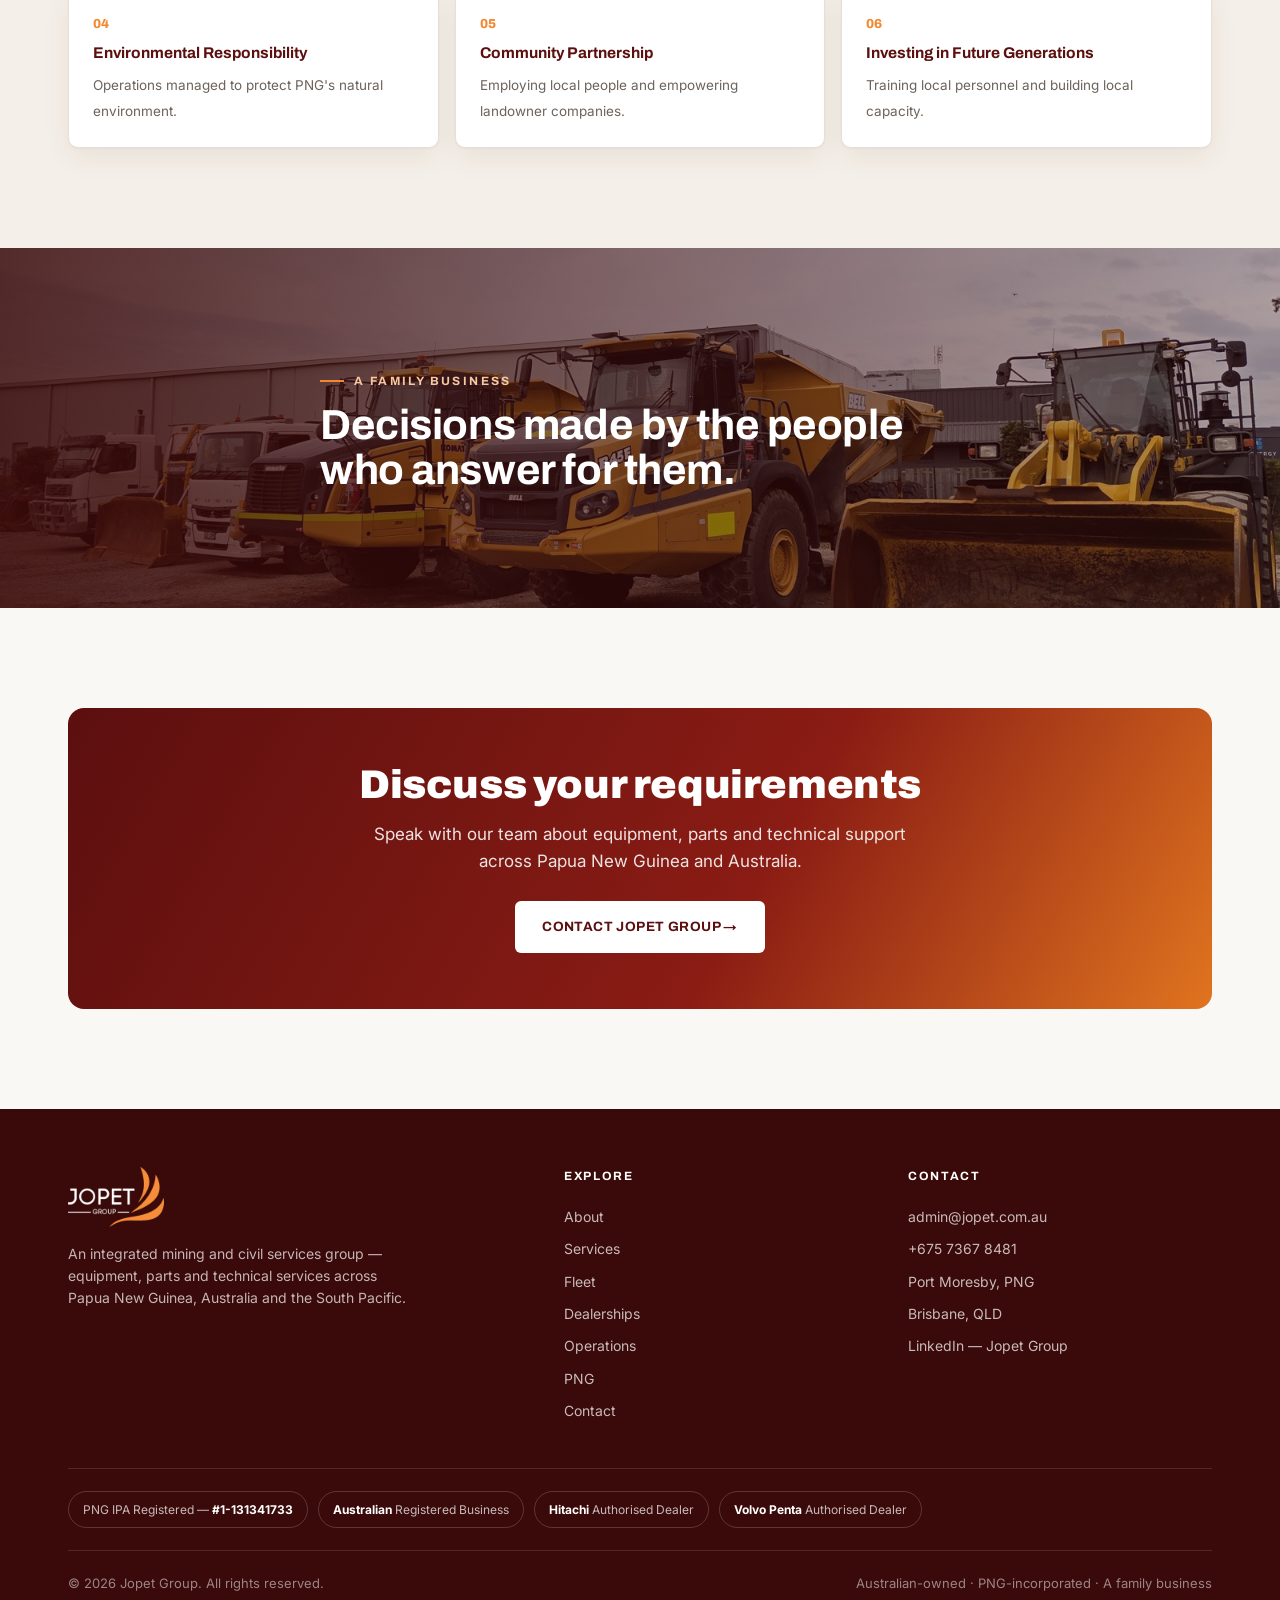
==== commit e8423d71: "Add files via upload" ====
--- a/about.html
+++ b/about.html
@@ -8,7 +8,7 @@
 </head><body class=""><header id="hdr"><div class="container nav">
 <a class="brand" href="index.html"><img src="assets/logo-group.png" alt="Jopet"></a>
 <nav class="navlinks" id="navlinks"><a href="index.html" class="">Home</a><a href="about.html" class="active">About</a><a href="services.html" class="">Services</a><a href="fleet.html" class="">Fleet</a><a href="dealerships.html" class="">Dealerships</a><a href="operations.html" class="">Operations</a><a href="png.html" class="png-link">PNG</a></nav>
-<div class="nav-cta"><a href="contact.html" class="btn btn-primary">Get in touch</a>
+<div class="nav-cta"><a href="credit-application.html" class="btn btn-ghost">Credit Application</a><a href="contact.html" class="btn btn-primary">Get in touch</a>
 <button class="hamb" id="hamb"><span></span><span></span><span></span></button></div>
 </div></header>
 <section class="pagehead"><img class="wm" src="assets/wing-orange.png" alt=""><div class="container reveal">
--- a/styles.css
+++ b/styles.css
@@ -246,3 +246,7 @@
   .deal ul{grid-template-columns:1fr}.pad{padding:64px 0}.cta{padding:38px 24px}
   .fleet-cats{grid-template-columns:1fr}
 }
+
+/* Nav CTA — Credit Application + Get in touch buttons */
+@media(max-width:940px){ .nav-cta{gap:10px} .nav-cta .btn{padding:10px 15px;font-size:11.5px} }
+@media(max-width:560px){ .nav-cta .btn-ghost{display:none} }
